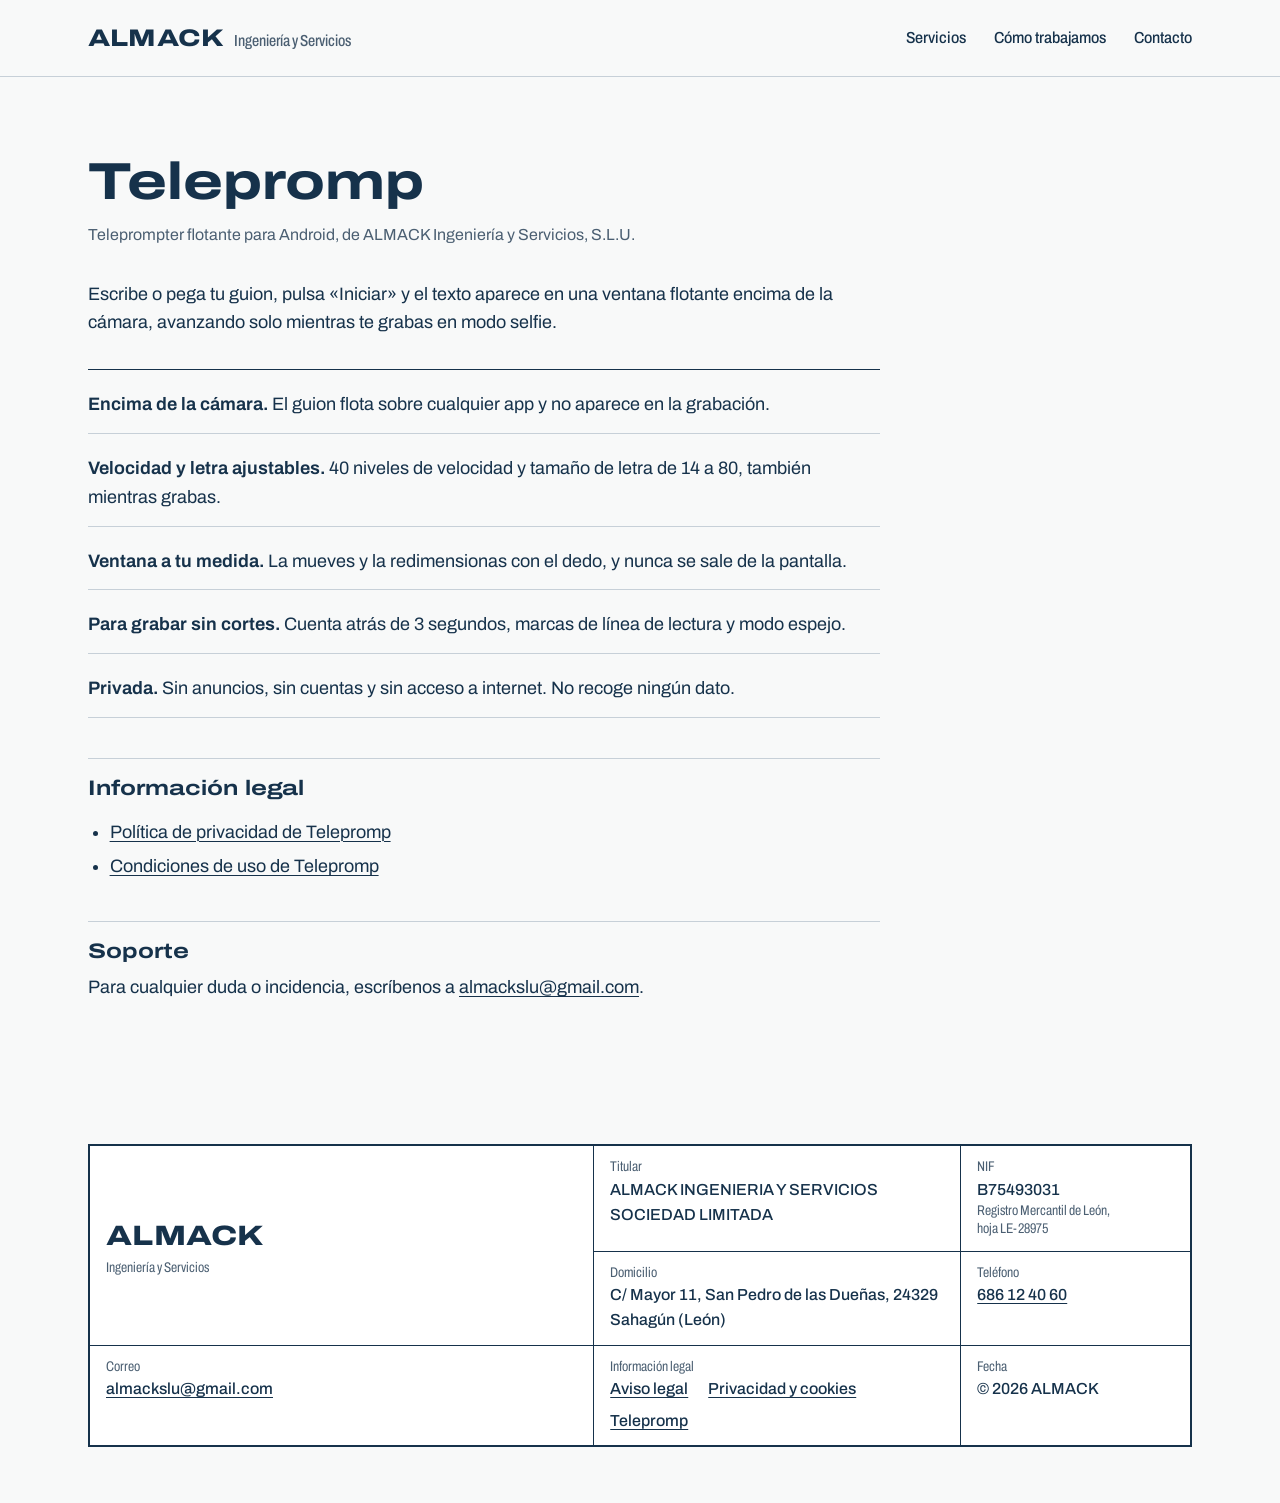
==== telepromp/index.html @ 002dcbe7 "Add files via upload" ====
<!doctype html>
<html lang="es">
<head>
<meta charset="utf-8">
<meta name="viewport" content="width=device-width, initial-scale=1">
<title>Telepromp · Teleprompter flotante para Android</title>
<meta name="description" content="Telepromp, teleprompter flotante y gratuito para Android: lee tu guion encima de la cámara mientras te grabas.">
<link rel="icon" href="../assets/favicon.svg" type="image/svg+xml">
<link rel="preload" href="../assets/fonts/archivo-var.woff" as="font" type="font/woff" crossorigin>
<link rel="stylesheet" href="../assets/styles.css">
</head>
<body>
<a class="skip" href="#contenido">Saltar al contenido</a>
<header class="site-header">
  <div class="wrap">
    <a class="brand" href="../index.html" aria-label="ALMACK Ingeniería y Servicios, inicio">
      <span class="brand-name">ALMACK</span><span class="brand-sub">Ingeniería y Servicios</span>
    </a>
    <nav class="nav" aria-label="Principal">
      <a href="../index.html#servicios">Servicios</a>
      <a href="../index.html#como-trabajamos">Cómo trabajamos</a>
      <a href="../index.html#contacto">Contacto</a>
    </nav>
  </div>
</header>
<main id="contenido">
<div class="doc app-hero"><div class="wrap"><article>
<h1>Telepromp</h1>
<p class="date">Teleprompter flotante para Android, de ALMACK Ingeniería y Servicios, S.L.U.</p>
<p>Escribe o pega tu guion, pulsa «Iniciar» y el texto aparece en una ventana flotante encima de la cámara, avanzando solo mientras te grabas en modo selfie.</p>
<ul class="feature-list"><li><strong>Encima de la cámara.</strong> El guion flota sobre cualquier app y no aparece en la grabación.</li><li><strong>Velocidad y letra ajustables.</strong> 40 niveles de velocidad y tamaño de letra de 14 a 80, también mientras grabas.</li><li><strong>Ventana a tu medida.</strong> La mueves y la redimensionas con el dedo, y nunca se sale de la pantalla.</li><li><strong>Para grabar sin cortes.</strong> Cuenta atrás de 3 segundos, marcas de línea de lectura y modo espejo.</li><li><strong>Privada.</strong> Sin anuncios, sin cuentas y sin acceso a internet. No recoge ningún dato.</li></ul>
<h2>Información legal</h2>
<ul>
<li><a href="privacidad.html">Política de privacidad de Telepromp</a></li>
<li><a href="condiciones.html">Condiciones de uso de Telepromp</a></li>
</ul>
<h2>Soporte</h2>
<p>Para cualquier duda o incidencia, escríbenos a <a href="mailto:almackslu@gmail.com?subject=Telepromp">almackslu@gmail.com</a>.</p>
</article></div></div>
</main>
<footer class="site-footer">
  <div class="wrap">
    <div class="cajetin">
      <div class="cell brand-cell">
        <span class="brand-name">ALMACK</span>
        <span class="cell-label">Ingeniería y Servicios</span>
      </div>
      <div class="cell"><span class="cell-label">Titular</span><span class="cell-value">ALMACK INGENIERIA Y SERVICIOS SOCIEDAD LIMITADA</span></div>
      <div class="cell"><span class="cell-label">NIF</span><span class="cell-value">B75493031</span><span class="cell-label">Registro Mercantil de León, hoja&nbsp;LE&#8209;28975</span></div>
      <div class="cell"><span class="cell-label">Domicilio</span><span class="cell-value">C/ Mayor 11, San Pedro de las Dueñas, 24329 Sahagún (León)</span></div>
      <div class="cell"><span class="cell-label">Teléfono</span><a class="cell-value" href="tel:+34686124060">686 12 40 60</a></div>
      <div class="cell"><span class="cell-label">Correo</span><a class="cell-value" href="mailto:almackslu@gmail.com">almackslu@gmail.com</a></div>
      <div class="cell"><span class="cell-label">Información legal</span>
        <span class="cell-value legal-links"><a href="../aviso-legal.html">Aviso legal</a><a href="../privacidad.html">Privacidad y cookies</a><a href="../telepromp/index.html">Telepromp</a></span>
      </div>
      <div class="cell span-narrow"><span class="cell-label">Fecha</span><span class="cell-value">© 2026 ALMACK</span></div>
    </div>
  </div>
</footer>
</body>
</html>
---- assets/styles.css ----
/* ALMACK Ingeniería y Servicios — estilos
   Idea: la web se lee como un plano. Tinta azul sobre papel, el eje en rojo raya-punto
   y los datos de la empresa en un cajetín. */

@font-face {
  font-family: "Archivo";
  src: url("fonts/archivo-var.woff") format("woff");
  font-weight: 100 900;
  font-stretch: 62% 125%;
  font-display: swap;
}

:root {
  --paper: #f8f9f9;
  --ink: #16324b;
  --ink-2: #4b5f72;
  --rule: #c7d0d8;
  --grid: #dce3e9;
  --axis: #c8302b;
  --white: #ffffff;
  --wrap: 1200px;
  --gutter: clamp(16px, 4vw, 48px);
  --dashdot: repeating-linear-gradient(90deg, var(--axis) 0 22px, transparent 22px 27px, var(--axis) 27px 30px, transparent 30px 35px);
  --dashdot-v: repeating-linear-gradient(180deg, var(--axis) 0 22px, transparent 22px 27px, var(--axis) 27px 30px, transparent 30px 35px);
}

*, *::before, *::after { box-sizing: border-box; }

html { -webkit-text-size-adjust: 100%; scroll-behavior: smooth; }

body {
  margin: 0;
  background: var(--paper);
  color: var(--ink);
  font-family: "Archivo", system-ui, -apple-system, "Segoe UI", Roboto, sans-serif;
  font-size: 1.125rem;
  line-height: 1.6;
  font-stretch: 100%;
  font-weight: 400;
  font-feature-settings: "kern", "lnum";
}

img, svg { max-width: 100%; }

a { color: var(--ink); text-decoration-thickness: 1px; text-underline-offset: 0.18em; }
a:hover { color: var(--axis); }

:focus-visible { outline: 2px solid var(--axis); outline-offset: 3px; }

.skip {
  position: absolute; left: -9999px; top: 0;
  background: var(--ink); color: var(--white); padding: 8px 14px; z-index: 10;
}
.skip:focus { left: 8px; top: 8px; }

.wrap { max-width: var(--wrap); margin: 0 auto; padding: 0 var(--gutter); }

h1, h2, h3 { font-stretch: 125%; line-height: 1.08; margin: 0; }
h2 { font-size: clamp(1.75rem, 3.4vw, 2.5rem); font-weight: 700; letter-spacing: -0.005em; }
h3 { font-size: 1.3125rem; font-weight: 700; }
p { margin: 0 0 1em; }

/* ---------- Cabecera ---------- */

.site-header { border-bottom: 1px solid var(--rule); }
.site-header .wrap {
  display: flex; align-items: center; justify-content: space-between; gap: 24px;
  min-height: 76px; flex-wrap: wrap;
}
.brand { display: flex; align-items: baseline; gap: 10px; text-decoration: none; color: var(--ink); }
.brand-name { font-stretch: 125%; font-weight: 800; font-size: 1.5rem; letter-spacing: 0.01em; }
.brand-sub { font-stretch: 75%; font-weight: 500; color: var(--ink-2); font-size: 1rem; }
.nav { display: flex; gap: 28px; flex-wrap: wrap; }
.nav a { font-stretch: 87.5%; font-weight: 500; text-decoration: none; font-size: 1rem; }
.nav a:hover { text-decoration: underline; }

/* ---------- Portada ---------- */

.hero { padding: clamp(48px, 8vw, 104px) 0 clamp(28px, 4vw, 48px); }
.hero h1 {
  font-size: clamp(2.5rem, 6.4vw, 5.25rem);
  font-weight: 760;
  letter-spacing: -0.015em;
  line-height: 1.0;
  max-width: 13ch;
}
.lead {
  margin-top: 28px; max-width: 36em;
  font-size: clamp(1.125rem, 1.6vw, 1.3125rem); color: var(--ink-2);
}
.actions { display: flex; flex-wrap: wrap; align-items: center; gap: 14px 28px; margin-top: 32px; }
.button {
  display: inline-block; background: var(--ink); color: var(--white);
  padding: 14px 22px; text-decoration: none; font-weight: 600; font-size: 1.0625rem;
  border: 2px solid var(--ink);
}
.button:hover { background: var(--white); color: var(--ink); }
.tel { font-stretch: 112.5%; font-weight: 650; font-size: 1.25rem; text-decoration: none; }
.tel:hover { text-decoration: underline; }

.plan-band { border-top: 1px solid var(--rule); border-bottom: 1px solid var(--rule); background: var(--white); overflow: hidden; }
.plan-band .wrap { padding-top: 8px; padding-bottom: 8px; }
.plan { display: block; width: 100%; height: auto; }
.plan .grid { stroke: var(--grid); stroke-width: 1; fill: none; }
.plan .parcel { fill: none; stroke: var(--ink-2); stroke-width: 1.2; stroke-dasharray: 12 4 2 4; }
.plan .road-edge { fill: none; stroke: var(--ink); stroke-width: 44; }
.plan .road-fill { fill: none; stroke: var(--white); stroke-width: 41; }
.plan .road-edge.narrow { stroke-width: 30; }
.plan .road-fill.narrow { stroke-width: 27; }
.plan .axis { fill: none; stroke: var(--axis); stroke-width: 1.6; stroke-dasharray: 22 5 3 5; }
.plan .reveal-path { fill: none; stroke: #fff; stroke-width: 14; stroke-dasharray: 1; stroke-dashoffset: 0; animation: draw-axis 1.8s cubic-bezier(.3,.1,.2,1) .25s both; }
.plan .pks { animation: appear .6s ease-out 1.7s both; }
.plan .pk-tick { stroke: var(--axis); stroke-width: 1.2; }
.plan .pk-tick.minor { opacity: 0.55; }
.plan .lbl { font-family: "Archivo", sans-serif; font-size: 13px; font-stretch: 75%; font-variation-settings: "wdth" 75; font-weight: 500; fill: var(--ink-2); }
.plan .pk { fill: var(--axis); }
.plan .ink-line { fill: none; stroke: var(--ink); stroke-width: 1.5; }
.plan .ink-line.thin { stroke-width: 1; }
.plan .ink-line.dashed { stroke-dasharray: 4 3; }
.plan .ink-fill { fill: var(--ink); }
.plan .aforo-dot { fill: var(--white); stroke: var(--ink); stroke-width: 1.5; }

@keyframes draw-axis { from { stroke-dashoffset: 1; } to { stroke-dashoffset: 0; } }
@keyframes appear { from { opacity: 0; } to { opacity: 1; } }

/* ---------- Secciones ---------- */

.section { padding: clamp(56px, 8vw, 104px) 0; }
.section + .section { border-top: 1px solid var(--rule); }
.section-intro { max-width: 36em; color: var(--ink-2); margin-top: 16px; }

/* Servicios: las cuatro áreas como viñetas de un mismo plano */
.services {
  display: grid; grid-template-columns: repeat(2, 1fr);
  margin-top: 48px; border-top: 1px solid var(--ink); border-left: 1px solid var(--rule);
}
.service { padding: 32px clamp(20px, 3vw, 40px) 36px; border-right: 1px solid var(--rule); border-bottom: 1px solid var(--rule); }
.service svg { width: 56px; height: 56px; display: block; margin-bottom: 20px; }
.service svg .s-ink { fill: none; stroke: var(--ink); stroke-width: 1.6; }
.service svg .s-axis { fill: none; stroke: var(--axis); stroke-width: 1.6; stroke-dasharray: 9 3 2 3; }
.service svg .s-fill { fill: var(--ink); }
.service p { color: var(--ink-2); margin: 12px 0 16px; max-width: 34em; }
.service ul { margin: 0; padding: 0; list-style: none; }
.service li { padding: 7px 0; border-top: 1px dashed var(--rule); font-size: 1.0625rem; }

/* Cómo trabajamos: el proceso como estaciones de un eje */
.steps {
  list-style: none; padding: 0; margin: 56px 0 0;
  display: grid; grid-template-columns: repeat(4, 1fr); gap: 32px;
  position: relative;
}
.steps::before {
  content: ""; position: absolute; left: 0; right: 0; top: 34px; height: 2px; background: var(--dashdot);
}
.step { position: relative; padding-top: 58px; }
.step::before {
  content: ""; position: absolute; left: 0; top: 24px; width: 2px; height: 22px; background: var(--axis);
}
.pk-label { position: absolute; top: 0; left: 0; font-stretch: 75%; font-weight: 600; color: var(--axis); font-size: 0.9375rem; font-feature-settings: "tnum"; }
.step h3 { font-size: 1.1875rem; }
.step p { color: var(--ink-2); margin-top: 8px; font-size: 1.0625rem; }

/* Telepromp */
.app-row { display: grid; grid-template-columns: minmax(0, 1fr) auto; gap: 32px; align-items: end; }
.app-row p { color: var(--ink-2); max-width: 36em; margin-top: 16px; }
.link-strong { font-weight: 650; font-size: 1.0625rem; }

/* Contacto */
.contact-grid { display: grid; grid-template-columns: repeat(2, minmax(0, 1fr)); gap: 40px; margin-top: 40px; }
.contact-big { display: block; font-stretch: 112.5%; font-weight: 700; font-size: clamp(1.5rem, 3.2vw, 2.25rem); text-decoration: none; line-height: 1.15; overflow-wrap: anywhere; }
.contact-big:hover { text-decoration: underline; }
.contact-label { display: block; font-stretch: 75%; font-weight: 500; color: var(--ink-2); font-size: 1rem; margin-bottom: 6px; }
.address { font-style: normal; }

/* ---------- Cajetín (pie) ---------- */

.site-footer { padding: 48px 0 56px; }
/* Las líneas del cajetín son el fondo en tinta que asoma por el hueco de 1px entre celdas */
.cajetin {
  display: grid; grid-template-columns: 2.2fr 1.6fr 1fr; gap: 1px;
  border: 2px solid var(--ink); background: var(--ink); font-size: 1rem;
}
.cell { padding: 12px 16px; background: var(--white); min-width: 0; }
.cell-label { display: block; font-stretch: 75%; color: var(--ink-2); font-size: 0.875rem; line-height: 1.3; }
.cell-value { display: block; font-weight: 500; overflow-wrap: anywhere; }
.cell.brand-cell { grid-row: span 2; display: flex; flex-direction: column; justify-content: center; }
.cell.brand-cell .brand-name { font-size: 1.75rem; }
.legal-links { display: flex; flex-wrap: wrap; gap: 6px 20px; }

/* ---------- Páginas de texto legal ---------- */

.doc { padding: clamp(40px, 6vw, 80px) 0; }
.doc article { max-width: 44em; }
.doc h1 { font-size: clamp(2rem, 4.6vw, 3.25rem); font-weight: 750; }
.doc .date { color: var(--ink-2); margin: 12px 0 32px; font-size: 1rem; }
.doc h2 { font-size: 1.3125rem; margin: 40px 0 10px; padding-top: 18px; border-top: 1px solid var(--rule); }
.doc ul { padding-left: 1.2em; }
.doc li { margin: 6px 0; }
.breadcrumb { font-stretch: 87.5%; font-size: 1rem; color: var(--ink-2); margin-bottom: 18px; }

/* Página de la app */
.app-hero h1 { max-width: 16ch; }
.doc .feature-list { margin: 32px 0 0; padding: 0; list-style: none; max-width: 44em; border-top: 1px solid var(--ink); }
.feature-list li { padding: 14px 0; border-bottom: 1px solid var(--rule); }
.feature-list strong { font-weight: 650; }

/* ---------- Adaptación a móvil ---------- */

@media (max-width: 900px) {
  .steps { grid-template-columns: 1fr 1fr; row-gap: 48px; }
  .cajetin { grid-template-columns: 1fr 1fr; }
  .cell.brand-cell, .cell.span-narrow { grid-row: auto; grid-column: 1 / -1; }
}

@media (max-width: 680px) {
  body { font-size: 1.0625rem; }
  .services { grid-template-columns: 1fr; }
  .steps { grid-template-columns: 1fr; gap: 36px; padding-left: 28px; }
  .steps::before { left: 0; right: auto; top: 0; bottom: 0; width: 2px; height: auto; background: var(--dashdot-v); }
  .step { padding-top: 26px; }
  .step::before { left: -28px; top: 8px; width: 18px; height: 2px; }
  .app-row, .contact-grid { grid-template-columns: 1fr; }
  .cajetin { grid-template-columns: 1fr; }
  /* En móvil se amplía el plano y se muestra su mitad derecha (planta de biometano y eje) */
  .plan { width: 175%; max-width: none; margin-left: -72%; }
  .nav { gap: 18px; }
}

@media (prefers-reduced-motion: reduce) {
  html { scroll-behavior: auto; }
  .plan .reveal-path, .plan .pks { animation: none; }
}
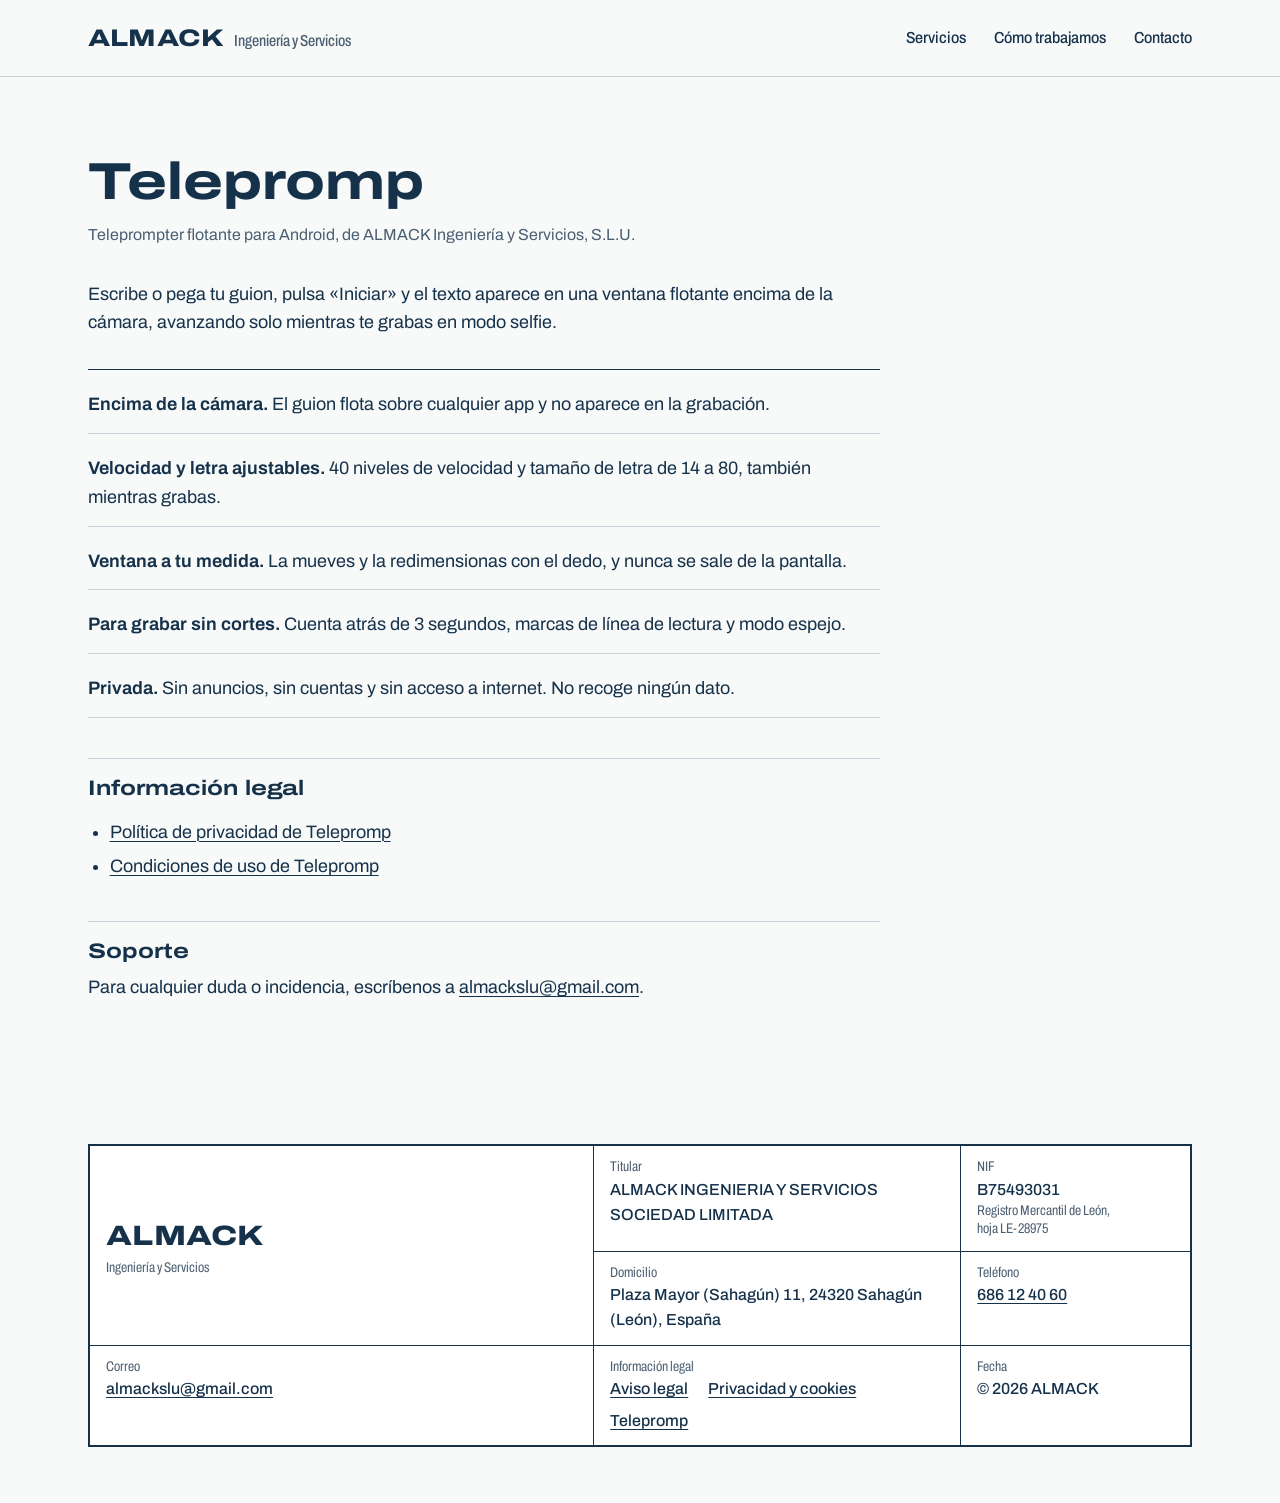
==== commit 5859005f: "Add files via upload" ====
--- a/telepromp/index.html
+++ b/telepromp/index.html
@@ -47,7 +47,7 @@
       </div>
       <div class="cell"><span class="cell-label">Titular</span><span class="cell-value">ALMACK INGENIERIA Y SERVICIOS SOCIEDAD LIMITADA</span></div>
       <div class="cell"><span class="cell-label">NIF</span><span class="cell-value">B75493031</span><span class="cell-label">Registro Mercantil de León, hoja&nbsp;LE&#8209;28975</span></div>
-      <div class="cell"><span class="cell-label">Domicilio</span><span class="cell-value">C/ Mayor 11, San Pedro de las Dueñas, 24329 Sahagún (León)</span></div>
+      <div class="cell"><span class="cell-label">Domicilio</span><span class="cell-value">Plaza Mayor (Sahagún) 11, 24320 Sahagún (León), España</span></div>
       <div class="cell"><span class="cell-label">Teléfono</span><a class="cell-value" href="tel:+34686124060">686 12 40 60</a></div>
       <div class="cell"><span class="cell-label">Correo</span><a class="cell-value" href="mailto:almackslu@gmail.com">almackslu@gmail.com</a></div>
       <div class="cell"><span class="cell-label">Información legal</span>
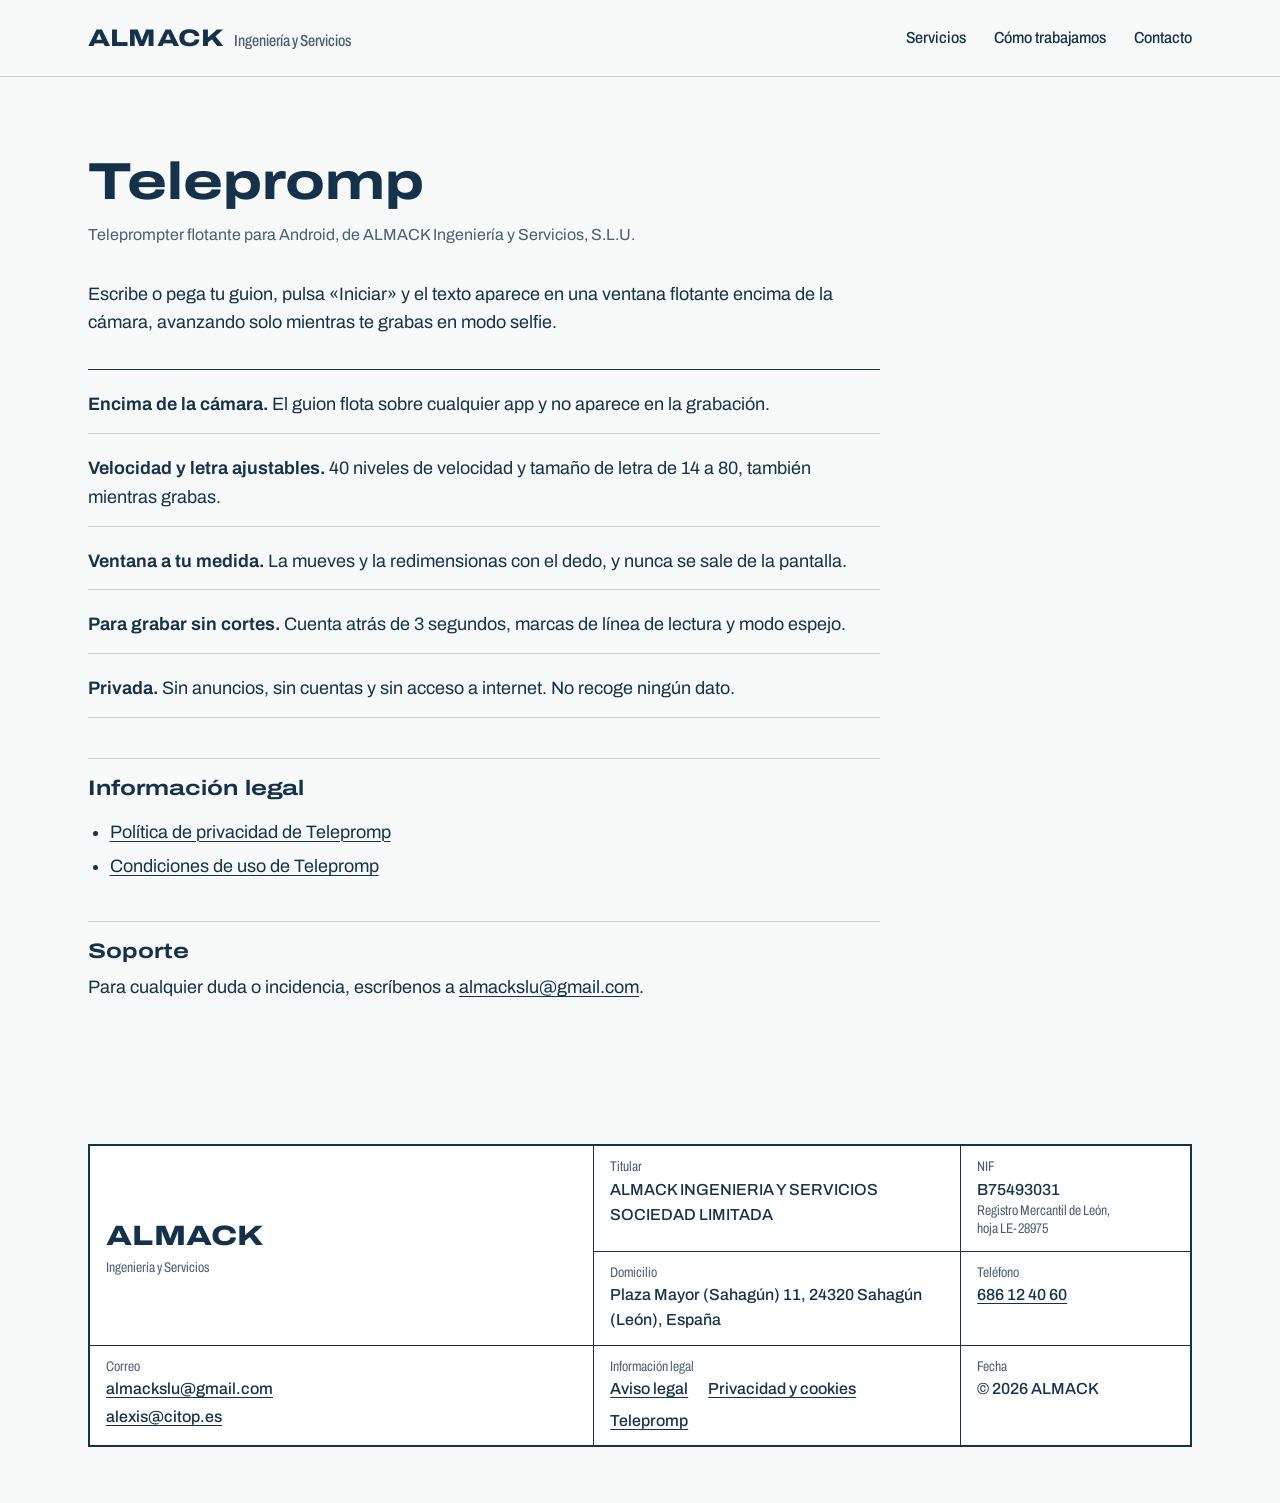
==== commit 8d7c7c80: "Add files via upload" ====
--- a/telepromp/index.html
+++ b/telepromp/index.html
@@ -49,7 +49,7 @@
       <div class="cell"><span class="cell-label">NIF</span><span class="cell-value">B75493031</span><span class="cell-label">Registro Mercantil de León, hoja&nbsp;LE&#8209;28975</span></div>
       <div class="cell"><span class="cell-label">Domicilio</span><span class="cell-value">Plaza Mayor (Sahagún) 11, 24320 Sahagún (León), España</span></div>
       <div class="cell"><span class="cell-label">Teléfono</span><a class="cell-value" href="tel:+34686124060">686 12 40 60</a></div>
-      <div class="cell"><span class="cell-label">Correo</span><a class="cell-value" href="mailto:almackslu@gmail.com">almackslu@gmail.com</a></div>
+      <div class="cell"><span class="cell-label">Correo</span><a class="cell-value" href="mailto:almackslu@gmail.com">almackslu@gmail.com</a><a class="cell-value" href="mailto:alexis@citop.es">alexis@citop.es</a></div>
       <div class="cell"><span class="cell-label">Información legal</span>
         <span class="cell-value legal-links"><a href="../aviso-legal.html">Aviso legal</a><a href="../privacidad.html">Privacidad y cookies</a><a href="../telepromp/index.html">Telepromp</a></span>
       </div>
--- a/assets/styles.css
+++ b/assets/styles.css
@@ -230,3 +230,7 @@
   html { scroll-behavior: auto; }
   .plan .reveal-path, .plan .pks { animation: none; }
 }
+
+/* Varios correos en la misma celda o bloque, uno debajo de otro */
+.contact-big + .contact-big { margin-top: 6px; }
+.cell a.cell-value + a.cell-value { margin-top: 2px; }
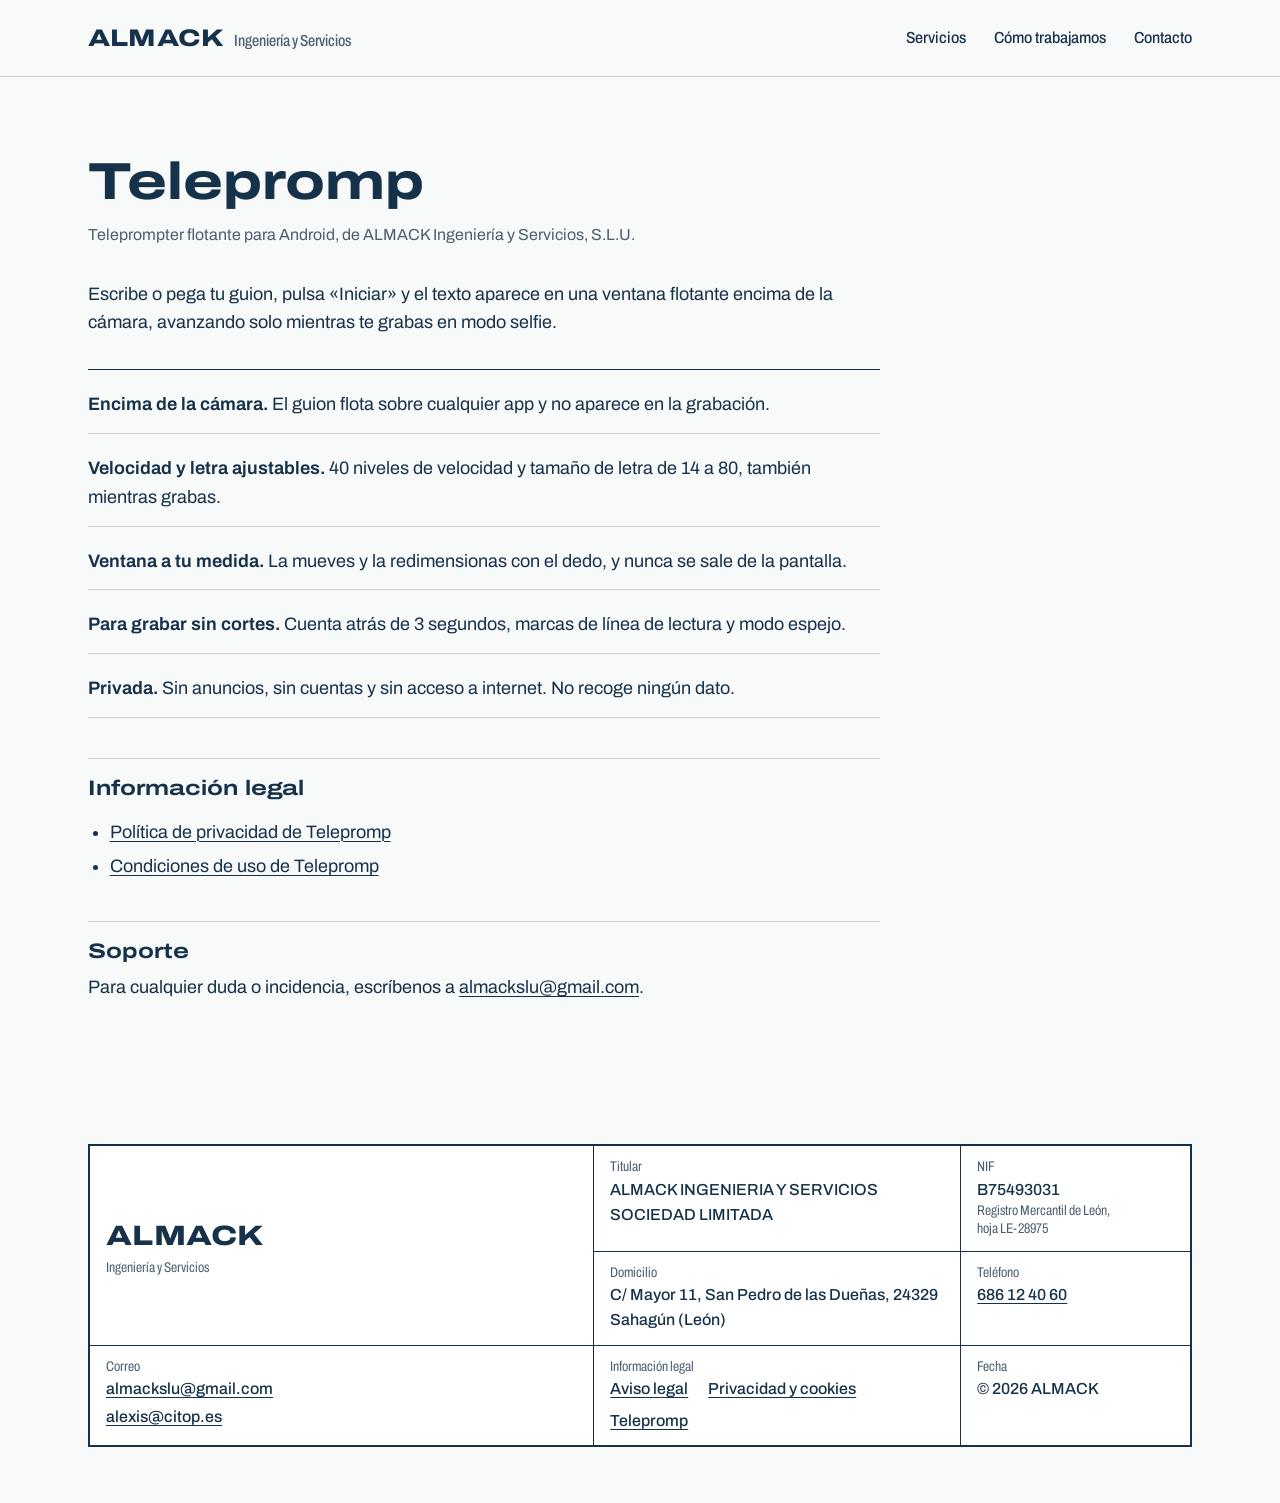
==== commit 70b28b5c: "Add files via upload" ====
--- a/telepromp/index.html
+++ b/telepromp/index.html
@@ -47,7 +47,7 @@
       </div>
       <div class="cell"><span class="cell-label">Titular</span><span class="cell-value">ALMACK INGENIERIA Y SERVICIOS SOCIEDAD LIMITADA</span></div>
       <div class="cell"><span class="cell-label">NIF</span><span class="cell-value">B75493031</span><span class="cell-label">Registro Mercantil de León, hoja&nbsp;LE&#8209;28975</span></div>
-      <div class="cell"><span class="cell-label">Domicilio</span><span class="cell-value">Plaza Mayor (Sahagún) 11, 24320 Sahagún (León), España</span></div>
+      <div class="cell"><span class="cell-label">Domicilio</span><span class="cell-value">C/ Mayor 11, San Pedro de las Dueñas, 24329 Sahagún (León)</span></div>
       <div class="cell"><span class="cell-label">Teléfono</span><a class="cell-value" href="tel:+34686124060">686 12 40 60</a></div>
       <div class="cell"><span class="cell-label">Correo</span><a class="cell-value" href="mailto:almackslu@gmail.com">almackslu@gmail.com</a><a class="cell-value" href="mailto:alexis@citop.es">alexis@citop.es</a></div>
       <div class="cell"><span class="cell-label">Información legal</span>
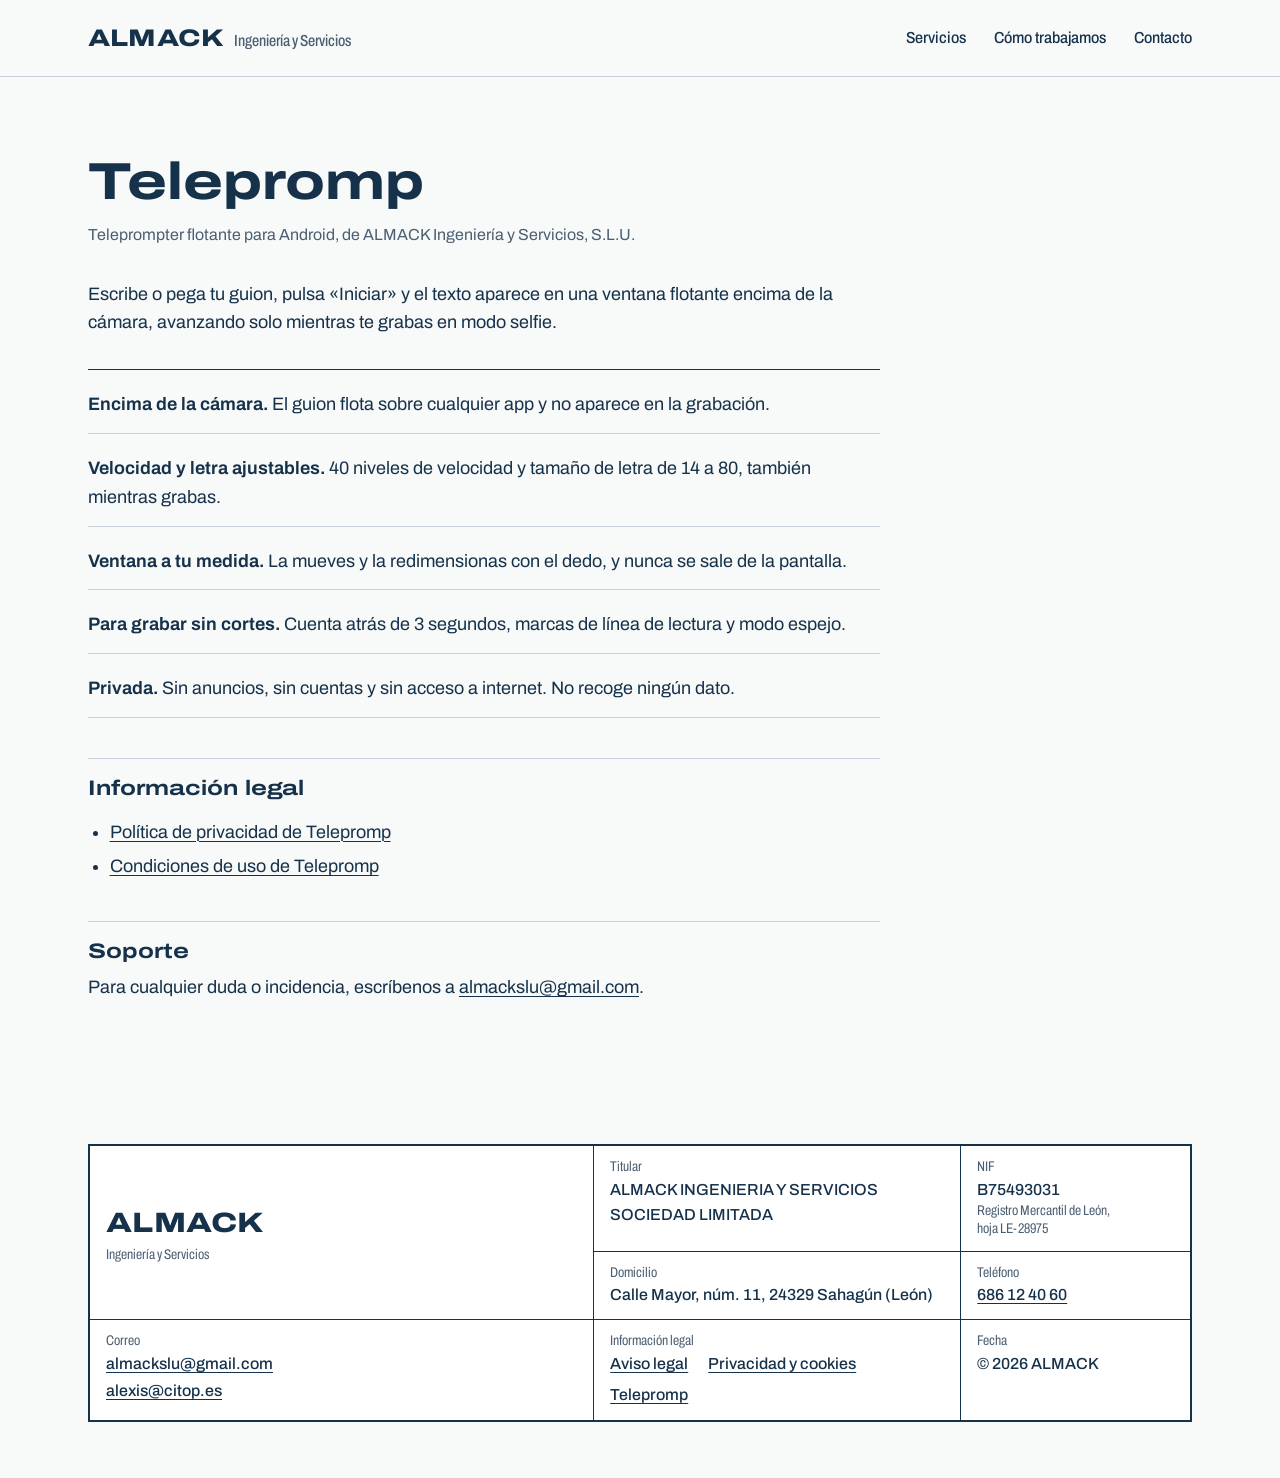
==== commit df23d850: "Add files via upload" ====
--- a/telepromp/index.html
+++ b/telepromp/index.html
@@ -47,7 +47,7 @@
       </div>
       <div class="cell"><span class="cell-label">Titular</span><span class="cell-value">ALMACK INGENIERIA Y SERVICIOS SOCIEDAD LIMITADA</span></div>
       <div class="cell"><span class="cell-label">NIF</span><span class="cell-value">B75493031</span><span class="cell-label">Registro Mercantil de León, hoja&nbsp;LE&#8209;28975</span></div>
-      <div class="cell"><span class="cell-label">Domicilio</span><span class="cell-value">C/ Mayor 11, San Pedro de las Dueñas, 24329 Sahagún (León)</span></div>
+      <div class="cell"><span class="cell-label">Domicilio</span><span class="cell-value">Calle Mayor, núm. 11, 24329 Sahagún (León)</span></div>
       <div class="cell"><span class="cell-label">Teléfono</span><a class="cell-value" href="tel:+34686124060">686 12 40 60</a></div>
       <div class="cell"><span class="cell-label">Correo</span><a class="cell-value" href="mailto:almackslu@gmail.com">almackslu@gmail.com</a><a class="cell-value" href="mailto:alexis@citop.es">alexis@citop.es</a></div>
       <div class="cell"><span class="cell-label">Información legal</span>
